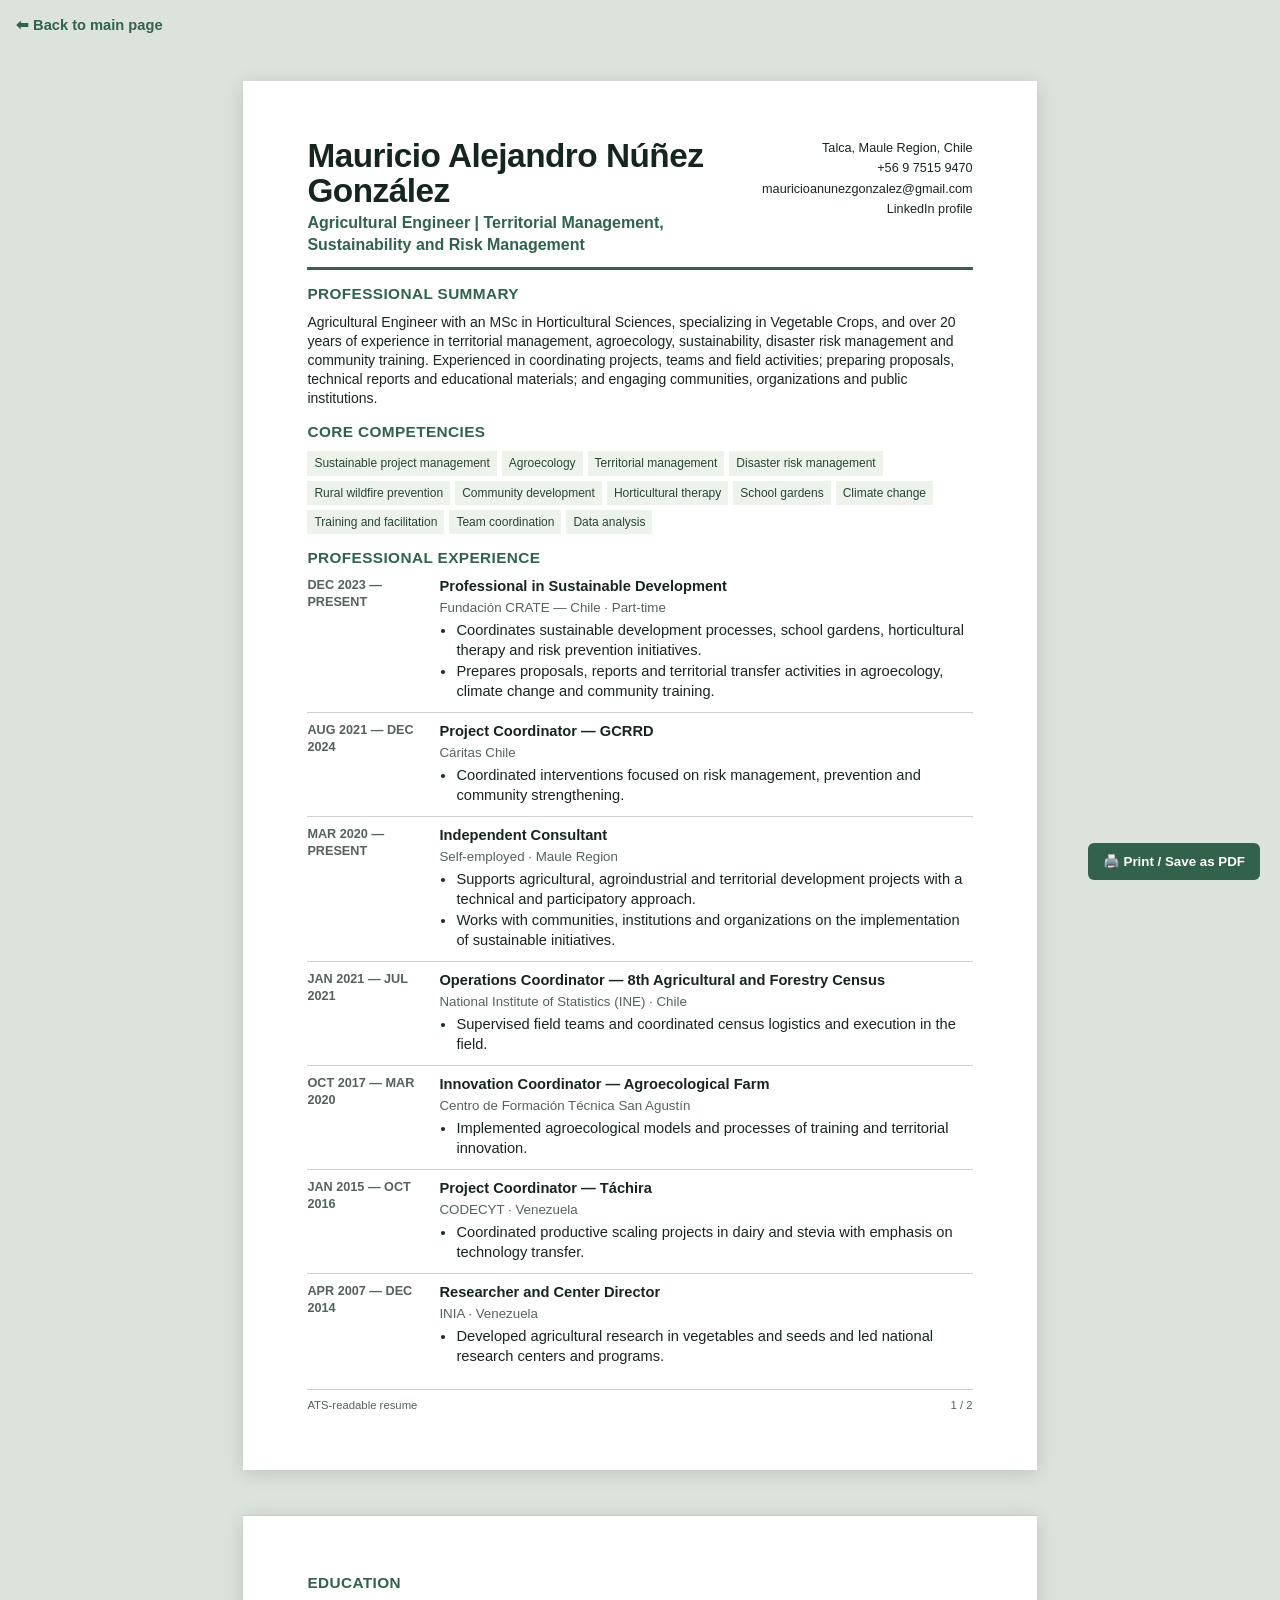
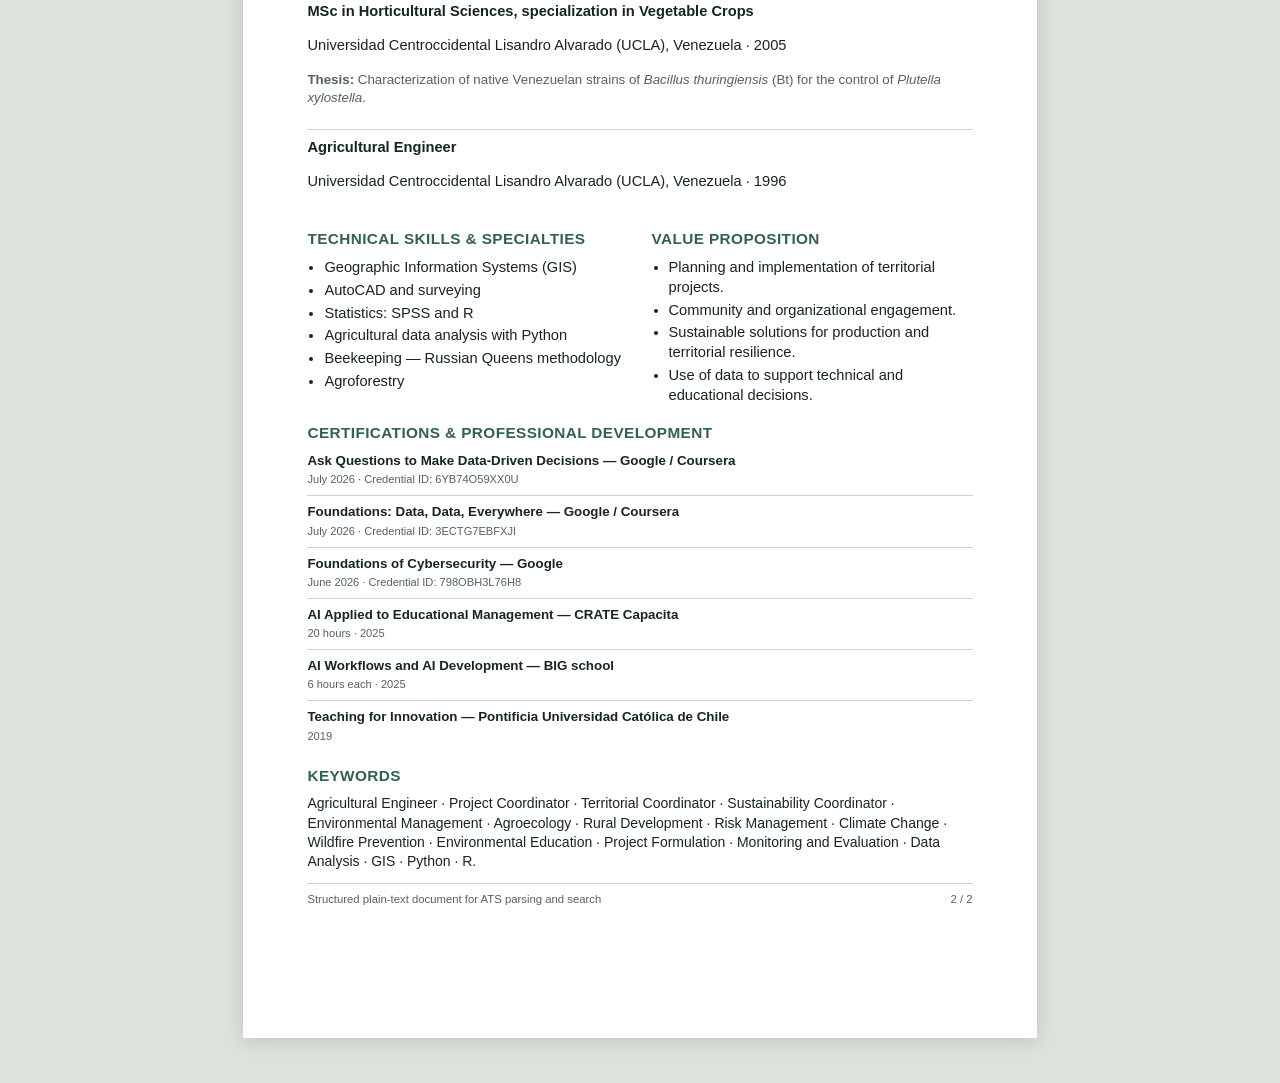
==== cv-mauricio-ats-en.html @ 80e7794a "Actualizar flujo de versión ATS y página principal" ====
<!doctype html>
<html lang="en">
<head>
  <meta charset="utf-8"><meta name="viewport" content="width=device-width,initial-scale=1">
  <title>Resume ATS | Mauricio Alejandro Núñez González</title>
  <style>
    :root{--ink:#17251f;--accent:#32614c;--muted:#53635c;--line:#cbd2ca;--soft:#edf3eb}*{box-sizing:border-box}body{margin:0;background:#dce2dc;color:var(--ink);font-family:Arial,Helvetica,sans-serif;font-size:11pt;line-height:1.36}.page{width:210mm;min-height:297mm;margin:12mm auto;background:#fff;padding:15mm 17mm;box-shadow:0 3px 18px #0002}.page+.page{margin-top:0;border-top:1px solid #c3cbc4}.header{border-bottom:3px solid var(--accent);padding-bottom:12px;margin-bottom:13px}.header-top{display:flex;justify-content:space-between;gap:20px;align-items:flex-start}h1{font-size:25pt;line-height:1.05;letter-spacing:-.5px;margin:0 0 4px}h2{font-size:11.5pt;margin:0 0 8px;text-transform:uppercase;letter-spacing:.4px;color:var(--accent)}h3{font-size:11pt;margin:0 0 2px}.title{font-size:12pt;font-weight:bold;color:var(--accent);margin:0}.contact{font-size:9.5pt;line-height:1.6;text-align:right}.contact a{color:inherit;text-decoration:none}.summary{margin:0 0 14px;font-size:10.5pt}.section{margin-top:14px}.section p{margin:0}.tags{display:flex;flex-wrap:wrap;gap:5px}.tag{padding:4px 7px;background:var(--soft);font-size:9pt;color:#284535}.job{display:grid;grid-template-columns:118px 1fr;gap:14px;padding:9px 0;border-top:1px solid var(--line)}.job:first-of-type{border-top:0;padding-top:0}.date{font-size:9.5pt;font-weight:bold;color:var(--muted)}.org{margin:1px 0 4px;color:var(--muted);font-size:10pt}.job ul{margin:4px 0 0;padding-left:17px}.job li{margin:1px 0}.edu{padding:8px 0;border-top:1px solid var(--line)}.edu:first-of-type{border-top:0;padding-top:0}.thesis{font-size:10pt;margin-top:4px!important;color:var(--muted)}.two{display:grid;grid-template-columns:1fr 1fr;gap:23px}.list{margin:0;padding-left:17px}.list li{margin:3px 0}.certificate{padding:7px 0;border-top:1px solid var(--line);font-size:10pt}.certificate:first-of-type{border-top:0;padding-top:0}.certificate small{color:var(--muted)}.footer{margin-top:12px;padding-top:8px;border-top:1px solid var(--line);font-size:8.5pt;color:var(--muted);display:flex;justify-content:space-between}.print{position:fixed;right:20px;bottom:20px;padding:11px 15px;border:0;border-radius:6px;background:var(--accent);color:#fff;font-weight:bold;cursor:pointer}@page{size:A4;margin:0}@media print{body{background:#fff;font-size:9.25pt;line-height:1.23}.page{width:210mm;min-height:297mm;margin:0;padding:11mm 14mm;box-shadow:none;page-break-after:always;break-after:page}.page:last-of-type{page-break-after:auto;break-after:auto}.header{padding-bottom:8px;margin-bottom:9px}h1{font-size:22pt}h2{font-size:10.5pt;margin-bottom:5px}.summary{margin-bottom:9px;font-size:9.5pt}.section{margin-top:9px}.job{padding:6px 0;gap:10px;grid-template-columns:105px 1fr}.job ul{margin-top:2px}.two{gap:18px}.edu,.certificate{padding:5px 0}.tag{padding:2px 5px;font-size:8.3pt}.footer{margin-top:8px}.print{display:none}}
  </style>
</head>
<body>
  <a href="index.html" style="display:inline-block;margin:16px 16px 0;color:var(--accent);text-decoration:none;font-weight:700;">⬅ Back to main page</a>
  <button class="print" type="button" id="print-btn">🖨️ Print / Save as PDF</button>
  <article class="page"><header class="header"><div class="header-top"><div><h1>Mauricio Alejandro Núñez González</h1><p class="title">Agricultural Engineer | Territorial Management, Sustainability and Risk Management</p></div><div class="contact">Talca, Maule Region, Chile<br><a href="tel:+56975159470">+56 9 7515 9470</a><br><a href="mailto:mauricioanunezgonzalez@gmail.com">mauricioanunezgonzalez@gmail.com</a><br><a href="https://www.linkedin.com/in/mauricio-a-nu%C3%B1ez-g-82a64b67">LinkedIn profile</a></div></div></header><section class="section"><h2>Professional Summary</h2><p class="summary">Agricultural Engineer with an MSc in Horticultural Sciences, specializing in Vegetable Crops, and over 20 years of experience in territorial management, agroecology, sustainability, disaster risk management and community training. Experienced in coordinating projects, teams and field activities; preparing proposals, technical reports and educational materials; and engaging communities, organizations and public institutions.</p></section><section class="section"><h2>Core Competencies</h2><div class="tags"><span class="tag">Sustainable project management</span><span class="tag">Agroecology</span><span class="tag">Territorial management</span><span class="tag">Disaster risk management</span><span class="tag">Rural wildfire prevention</span><span class="tag">Community development</span><span class="tag">Horticultural therapy</span><span class="tag">School gardens</span><span class="tag">Climate change</span><span class="tag">Training and facilitation</span><span class="tag">Team coordination</span><span class="tag">Data analysis</span></div></section><section class="section"><h2>Professional Experience</h2><article class="job"><div class="date">DEC 2023 — PRESENT</div><div><h3>Professional in Sustainable Development</h3><p class="org">Fundación CRATE — Chile · Part-time</p><ul><li>Coordinates sustainable development processes, school gardens, horticultural therapy and risk prevention initiatives.</li><li>Prepares proposals, reports and territorial transfer activities in agroecology, climate change and community training.</li></ul></div></article><article class="job"><div class="date">AUG 2021 — DEC 2024</div><div><h3>Project Coordinator — GCRRD</h3><p class="org">Cáritas Chile</p><ul><li>Coordinated interventions focused on risk management, prevention and community strengthening.</li></ul></div></article><article class="job"><div class="date">MAR 2020 — PRESENT</div><div><h3>Independent Consultant</h3><p class="org">Self-employed · Maule Region</p><ul><li>Supports agricultural, agroindustrial and territorial development projects with a technical and participatory approach.</li><li>Works with communities, institutions and organizations on the implementation of sustainable initiatives.</li></ul></div></article><article class="job"><div class="date">JAN 2021 — JUL 2021</div><div><h3>Operations Coordinator — 8th Agricultural and Forestry Census</h3><p class="org">National Institute of Statistics (INE) · Chile</p><ul><li>Supervised field teams and coordinated census logistics and execution in the field.</li></ul></div></article><article class="job"><div class="date">OCT 2017 — MAR 2020</div><div><h3>Innovation Coordinator — Agroecological Farm</h3><p class="org">Centro de Formación Técnica San Agustín</p><ul><li>Implemented agroecological models and processes of training and territorial innovation.</li></ul></div></article><article class="job"><div class="date">JAN 2015 — OCT 2016</div><div><h3>Project Coordinator — Táchira</h3><p class="org">CODECYT · Venezuela</p><ul><li>Coordinated productive scaling projects in dairy and stevia with emphasis on technology transfer.</li></ul></div></article><article class="job"><div class="date">APR 2007 — DEC 2014</div><div><h3>Researcher and Center Director</h3><p class="org">INIA · Venezuela</p><ul><li>Developed agricultural research in vegetables and seeds and led national research centers and programs.</li></ul></div></article></section><footer class="footer"><span>ATS-readable resume</span><span>1 / 2</span></footer></article>
  <article class="page"><section><h2>Education</h2><article class="edu"><h3>MSc in Horticultural Sciences, specialization in Vegetable Crops</h3><p>Universidad Centroccidental Lisandro Alvarado (UCLA), Venezuela · 2005</p><p class="thesis"><b>Thesis:</b> Characterization of native Venezuelan strains of <i>Bacillus thuringiensis</i> (Bt) for the control of <i>Plutella xylostella</i>.</p></article><article class="edu"><h3>Agricultural Engineer</h3><p>Universidad Centroccidental Lisandro Alvarado (UCLA), Venezuela · 1996</p></article></section><section class="section two"><div><h2>Technical Skills & Specialties</h2><ul class="list"><li>Geographic Information Systems (GIS)</li><li>AutoCAD and surveying</li><li>Statistics: SPSS and R</li><li>Agricultural data analysis with Python</li><li>Beekeeping — Russian Queens methodology</li><li>Agroforestry</li></ul></div><div><h2>Value Proposition</h2><ul class="list"><li>Planning and implementation of territorial projects.</li><li>Community and organizational engagement.</li><li>Sustainable solutions for production and territorial resilience.</li><li>Use of data to support technical and educational decisions.</li></ul></div></section><section class="section"><h2>Certifications & Professional Development</h2><article class="certificate"><b>Ask Questions to Make Data-Driven Decisions — Google / Coursera</b><br><small>July 2026 · Credential ID: 6YB74O59XX0U</small></article><article class="certificate"><b>Foundations: Data, Data, Everywhere — Google / Coursera</b><br><small>July 2026 · Credential ID: 3ECTG7EBFXJI</small></article><article class="certificate"><b>Foundations of Cybersecurity — Google</b><br><small>June 2026 · Credential ID: 798OBH3L76H8</small></article><article class="certificate"><b>AI Applied to Educational Management — CRATE Capacita</b><br><small>20 hours · 2025</small></article><article class="certificate"><b>AI Workflows and AI Development — BIG school</b><br><small>6 hours each · 2025</small></article><article class="certificate"><b>Teaching for Innovation — Pontificia Universidad Católica de Chile</b><br><small>2019</small></article></section><section class="section"><h2>Keywords</h2><p class="summary">Agricultural Engineer · Project Coordinator · Territorial Coordinator · Sustainability Coordinator · Environmental Management · Agroecology · Rural Development · Risk Management · Climate Change · Wildfire Prevention · Environmental Education · Project Formulation · Monitoring and Evaluation · Data Analysis · GIS · Python · R.</p></section><footer class="footer"><span>Structured plain-text document for ATS parsing and search</span><span>2 / 2</span></footer></article>
<script>
  const printBtn = document.getElementById('print-btn');

  printBtn?.addEventListener('click', function() {
    window.print();
  });

  window.addEventListener('afterprint', function() {
    setTimeout(function() {
      window.location.href = 'index.html';
    }, 250);
  });
</script>
</body>
</html>
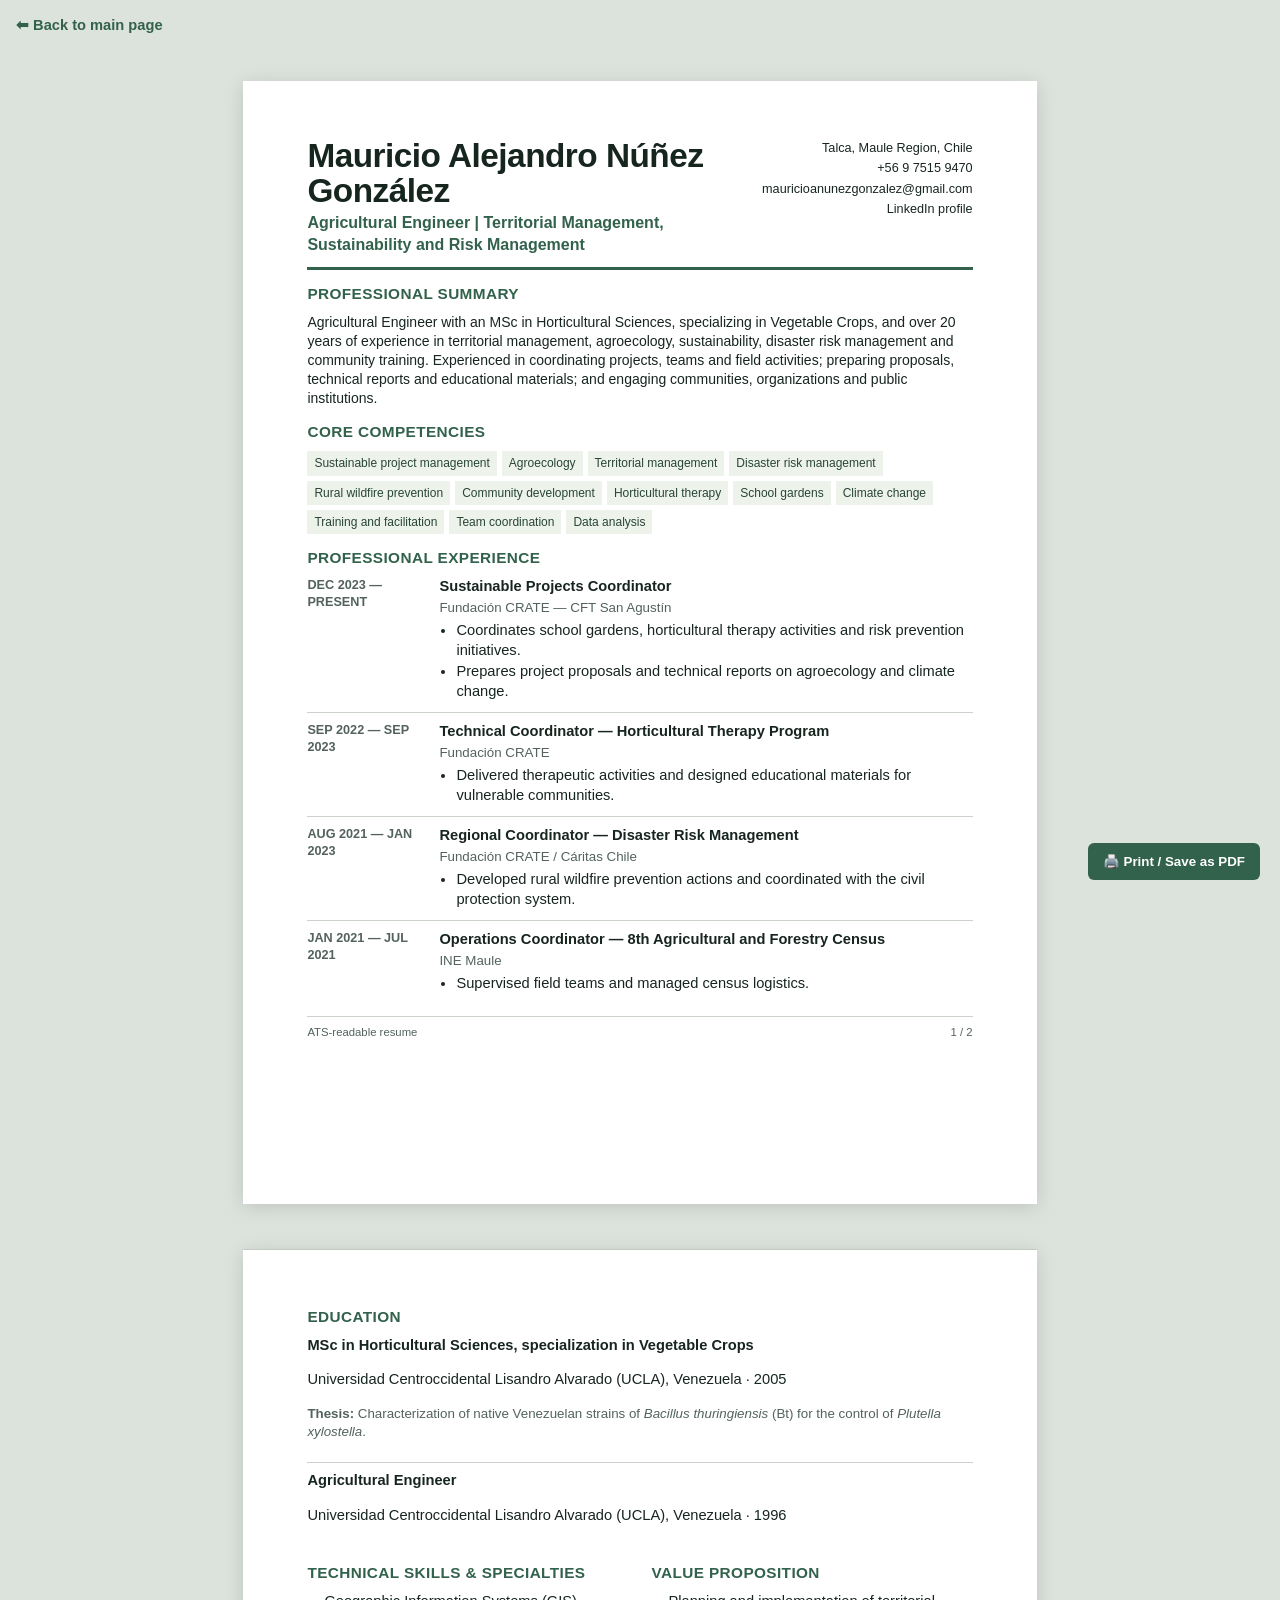
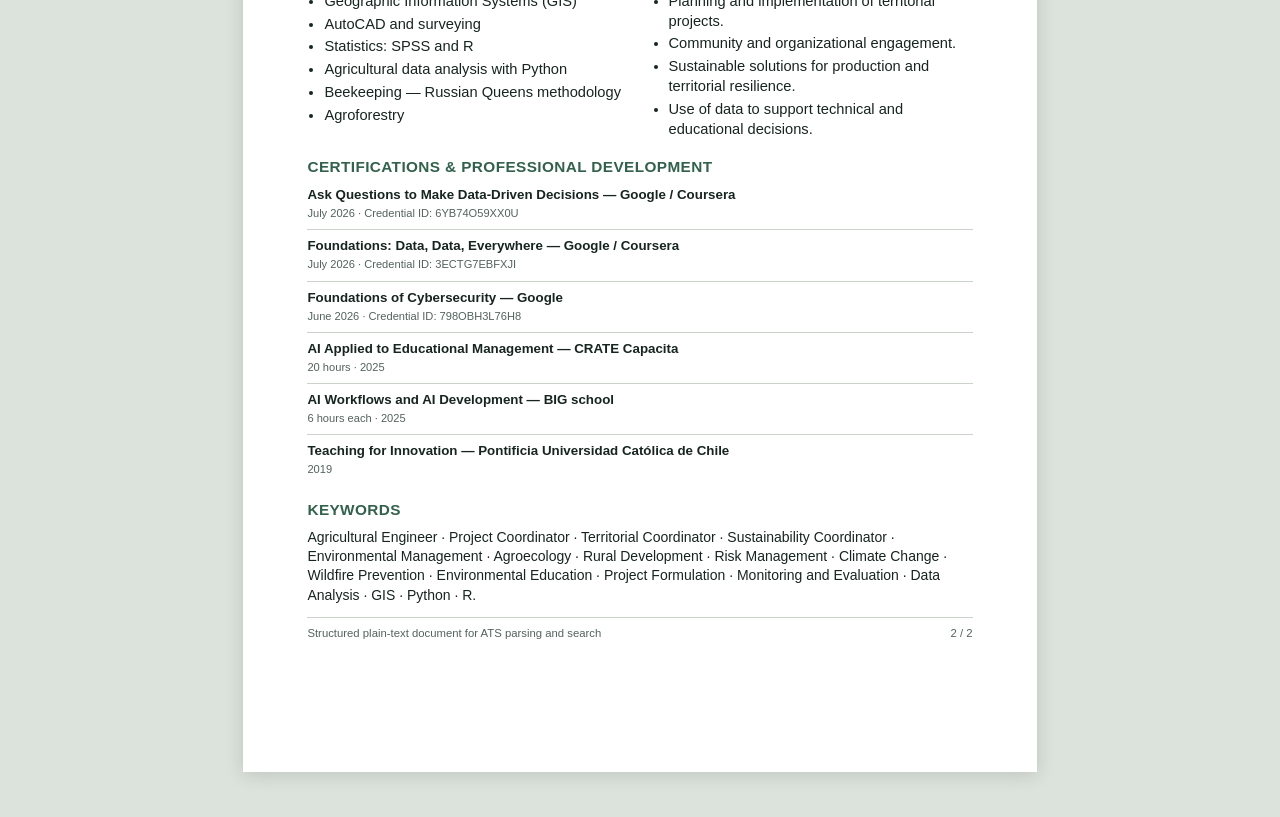
==== commit d195619b: "Actualizar flujo de versión ATS y página principal" ====
--- a/cv-mauricio-ats-en.html
+++ b/cv-mauricio-ats-en.html
@@ -10,7 +10,7 @@
 <body>
   <a href="index.html" style="display:inline-block;margin:16px 16px 0;color:var(--accent);text-decoration:none;font-weight:700;">⬅ Back to main page</a>
   <button class="print" type="button" id="print-btn">🖨️ Print / Save as PDF</button>
-  <article class="page"><header class="header"><div class="header-top"><div><h1>Mauricio Alejandro Núñez González</h1><p class="title">Agricultural Engineer | Territorial Management, Sustainability and Risk Management</p></div><div class="contact">Talca, Maule Region, Chile<br><a href="tel:+56975159470">+56 9 7515 9470</a><br><a href="mailto:mauricioanunezgonzalez@gmail.com">mauricioanunezgonzalez@gmail.com</a><br><a href="https://www.linkedin.com/in/mauricio-a-nu%C3%B1ez-g-82a64b67">LinkedIn profile</a></div></div></header><section class="section"><h2>Professional Summary</h2><p class="summary">Agricultural Engineer with an MSc in Horticultural Sciences, specializing in Vegetable Crops, and over 20 years of experience in territorial management, agroecology, sustainability, disaster risk management and community training. Experienced in coordinating projects, teams and field activities; preparing proposals, technical reports and educational materials; and engaging communities, organizations and public institutions.</p></section><section class="section"><h2>Core Competencies</h2><div class="tags"><span class="tag">Sustainable project management</span><span class="tag">Agroecology</span><span class="tag">Territorial management</span><span class="tag">Disaster risk management</span><span class="tag">Rural wildfire prevention</span><span class="tag">Community development</span><span class="tag">Horticultural therapy</span><span class="tag">School gardens</span><span class="tag">Climate change</span><span class="tag">Training and facilitation</span><span class="tag">Team coordination</span><span class="tag">Data analysis</span></div></section><section class="section"><h2>Professional Experience</h2><article class="job"><div class="date">DEC 2023 — PRESENT</div><div><h3>Professional in Sustainable Development</h3><p class="org">Fundación CRATE — Chile · Part-time</p><ul><li>Coordinates sustainable development processes, school gardens, horticultural therapy and risk prevention initiatives.</li><li>Prepares proposals, reports and territorial transfer activities in agroecology, climate change and community training.</li></ul></div></article><article class="job"><div class="date">AUG 2021 — DEC 2024</div><div><h3>Project Coordinator — GCRRD</h3><p class="org">Cáritas Chile</p><ul><li>Coordinated interventions focused on risk management, prevention and community strengthening.</li></ul></div></article><article class="job"><div class="date">MAR 2020 — PRESENT</div><div><h3>Independent Consultant</h3><p class="org">Self-employed · Maule Region</p><ul><li>Supports agricultural, agroindustrial and territorial development projects with a technical and participatory approach.</li><li>Works with communities, institutions and organizations on the implementation of sustainable initiatives.</li></ul></div></article><article class="job"><div class="date">JAN 2021 — JUL 2021</div><div><h3>Operations Coordinator — 8th Agricultural and Forestry Census</h3><p class="org">National Institute of Statistics (INE) · Chile</p><ul><li>Supervised field teams and coordinated census logistics and execution in the field.</li></ul></div></article><article class="job"><div class="date">OCT 2017 — MAR 2020</div><div><h3>Innovation Coordinator — Agroecological Farm</h3><p class="org">Centro de Formación Técnica San Agustín</p><ul><li>Implemented agroecological models and processes of training and territorial innovation.</li></ul></div></article><article class="job"><div class="date">JAN 2015 — OCT 2016</div><div><h3>Project Coordinator — Táchira</h3><p class="org">CODECYT · Venezuela</p><ul><li>Coordinated productive scaling projects in dairy and stevia with emphasis on technology transfer.</li></ul></div></article><article class="job"><div class="date">APR 2007 — DEC 2014</div><div><h3>Researcher and Center Director</h3><p class="org">INIA · Venezuela</p><ul><li>Developed agricultural research in vegetables and seeds and led national research centers and programs.</li></ul></div></article></section><footer class="footer"><span>ATS-readable resume</span><span>1 / 2</span></footer></article>
+  <article class="page"><header class="header"><div class="header-top"><div><h1>Mauricio Alejandro Núñez González</h1><p class="title">Agricultural Engineer | Territorial Management, Sustainability and Risk Management</p></div><div class="contact">Talca, Maule Region, Chile<br><a href="tel:+56975159470">+56 9 7515 9470</a><br><a href="mailto:mauricioanunezgonzalez@gmail.com">mauricioanunezgonzalez@gmail.com</a><br><a href="https://www.linkedin.com/in/mauricio-a-nu%C3%B1ez-g-82a64b67">LinkedIn profile</a></div></div></header><section class="section"><h2>Professional Summary</h2><p class="summary">Agricultural Engineer with an MSc in Horticultural Sciences, specializing in Vegetable Crops, and over 20 years of experience in territorial management, agroecology, sustainability, disaster risk management and community training. Experienced in coordinating projects, teams and field activities; preparing proposals, technical reports and educational materials; and engaging communities, organizations and public institutions.</p></section><section class="section"><h2>Core Competencies</h2><div class="tags"><span class="tag">Sustainable project management</span><span class="tag">Agroecology</span><span class="tag">Territorial management</span><span class="tag">Disaster risk management</span><span class="tag">Rural wildfire prevention</span><span class="tag">Community development</span><span class="tag">Horticultural therapy</span><span class="tag">School gardens</span><span class="tag">Climate change</span><span class="tag">Training and facilitation</span><span class="tag">Team coordination</span><span class="tag">Data analysis</span></div></section><section class="section"><h2>Professional Experience</h2><article class="job"><div class="date">DEC 2023 — PRESENT</div><div><h3>Sustainable Projects Coordinator</h3><p class="org">Fundación CRATE — CFT San Agustín</p><ul><li>Coordinates school gardens, horticultural therapy activities and risk prevention initiatives.</li><li>Prepares project proposals and technical reports on agroecology and climate change.</li></ul></div></article><article class="job"><div class="date">SEP 2022 — SEP 2023</div><div><h3>Technical Coordinator — Horticultural Therapy Program</h3><p class="org">Fundación CRATE</p><ul><li>Delivered therapeutic activities and designed educational materials for vulnerable communities.</li></ul></div></article><article class="job"><div class="date">AUG 2021 — JAN 2023</div><div><h3>Regional Coordinator — Disaster Risk Management</h3><p class="org">Fundación CRATE / Cáritas Chile</p><ul><li>Developed rural wildfire prevention actions and coordinated with the civil protection system.</li></ul></div></article><article class="job"><div class="date">JAN 2021 — JUL 2021</div><div><h3>Operations Coordinator — 8th Agricultural and Forestry Census</h3><p class="org">INE Maule</p><ul><li>Supervised field teams and managed census logistics.</li></ul></div></article></section><footer class="footer"><span>ATS-readable resume</span><span>1 / 2</span></footer></article>
   <article class="page"><section><h2>Education</h2><article class="edu"><h3>MSc in Horticultural Sciences, specialization in Vegetable Crops</h3><p>Universidad Centroccidental Lisandro Alvarado (UCLA), Venezuela · 2005</p><p class="thesis"><b>Thesis:</b> Characterization of native Venezuelan strains of <i>Bacillus thuringiensis</i> (Bt) for the control of <i>Plutella xylostella</i>.</p></article><article class="edu"><h3>Agricultural Engineer</h3><p>Universidad Centroccidental Lisandro Alvarado (UCLA), Venezuela · 1996</p></article></section><section class="section two"><div><h2>Technical Skills & Specialties</h2><ul class="list"><li>Geographic Information Systems (GIS)</li><li>AutoCAD and surveying</li><li>Statistics: SPSS and R</li><li>Agricultural data analysis with Python</li><li>Beekeeping — Russian Queens methodology</li><li>Agroforestry</li></ul></div><div><h2>Value Proposition</h2><ul class="list"><li>Planning and implementation of territorial projects.</li><li>Community and organizational engagement.</li><li>Sustainable solutions for production and territorial resilience.</li><li>Use of data to support technical and educational decisions.</li></ul></div></section><section class="section"><h2>Certifications & Professional Development</h2><article class="certificate"><b>Ask Questions to Make Data-Driven Decisions — Google / Coursera</b><br><small>July 2026 · Credential ID: 6YB74O59XX0U</small></article><article class="certificate"><b>Foundations: Data, Data, Everywhere — Google / Coursera</b><br><small>July 2026 · Credential ID: 3ECTG7EBFXJI</small></article><article class="certificate"><b>Foundations of Cybersecurity — Google</b><br><small>June 2026 · Credential ID: 798OBH3L76H8</small></article><article class="certificate"><b>AI Applied to Educational Management — CRATE Capacita</b><br><small>20 hours · 2025</small></article><article class="certificate"><b>AI Workflows and AI Development — BIG school</b><br><small>6 hours each · 2025</small></article><article class="certificate"><b>Teaching for Innovation — Pontificia Universidad Católica de Chile</b><br><small>2019</small></article></section><section class="section"><h2>Keywords</h2><p class="summary">Agricultural Engineer · Project Coordinator · Territorial Coordinator · Sustainability Coordinator · Environmental Management · Agroecology · Rural Development · Risk Management · Climate Change · Wildfire Prevention · Environmental Education · Project Formulation · Monitoring and Evaluation · Data Analysis · GIS · Python · R.</p></section><footer class="footer"><span>Structured plain-text document for ATS parsing and search</span><span>2 / 2</span></footer></article>
 <script>
   const printBtn = document.getElementById('print-btn');
